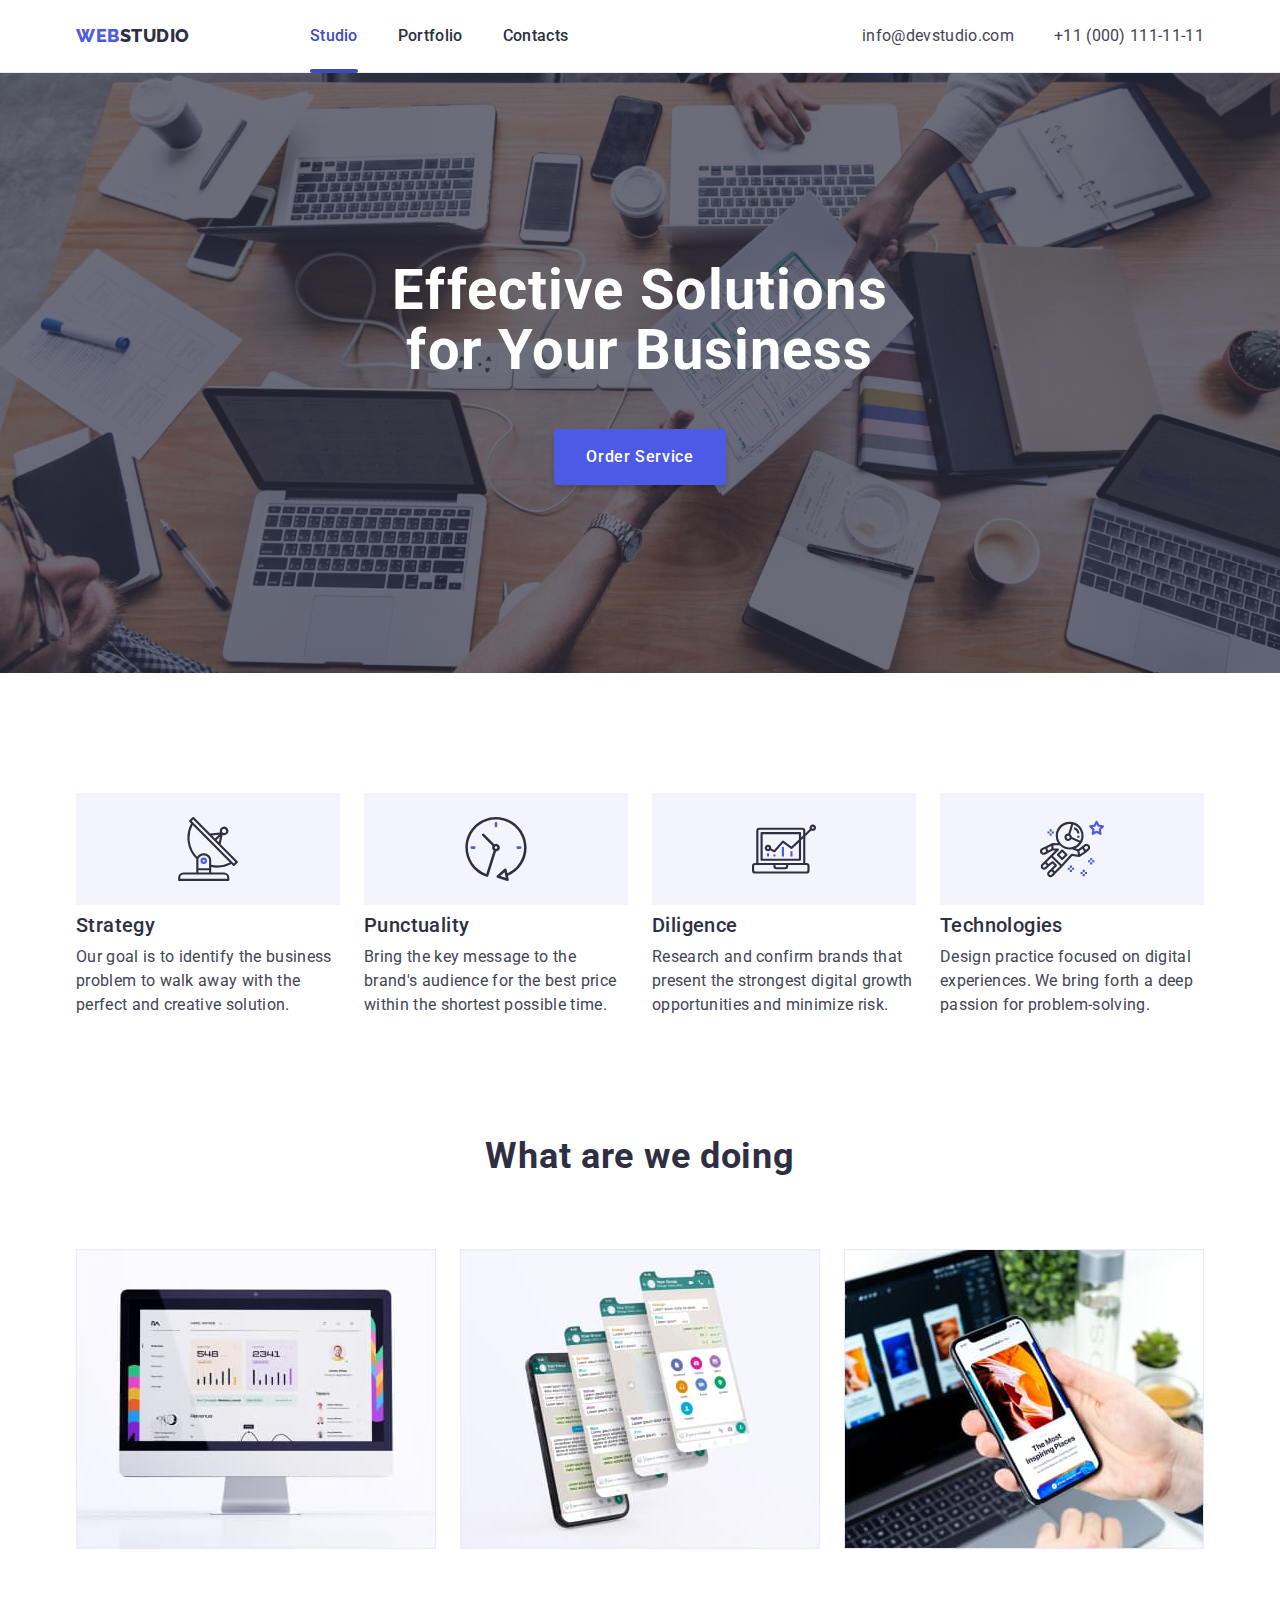
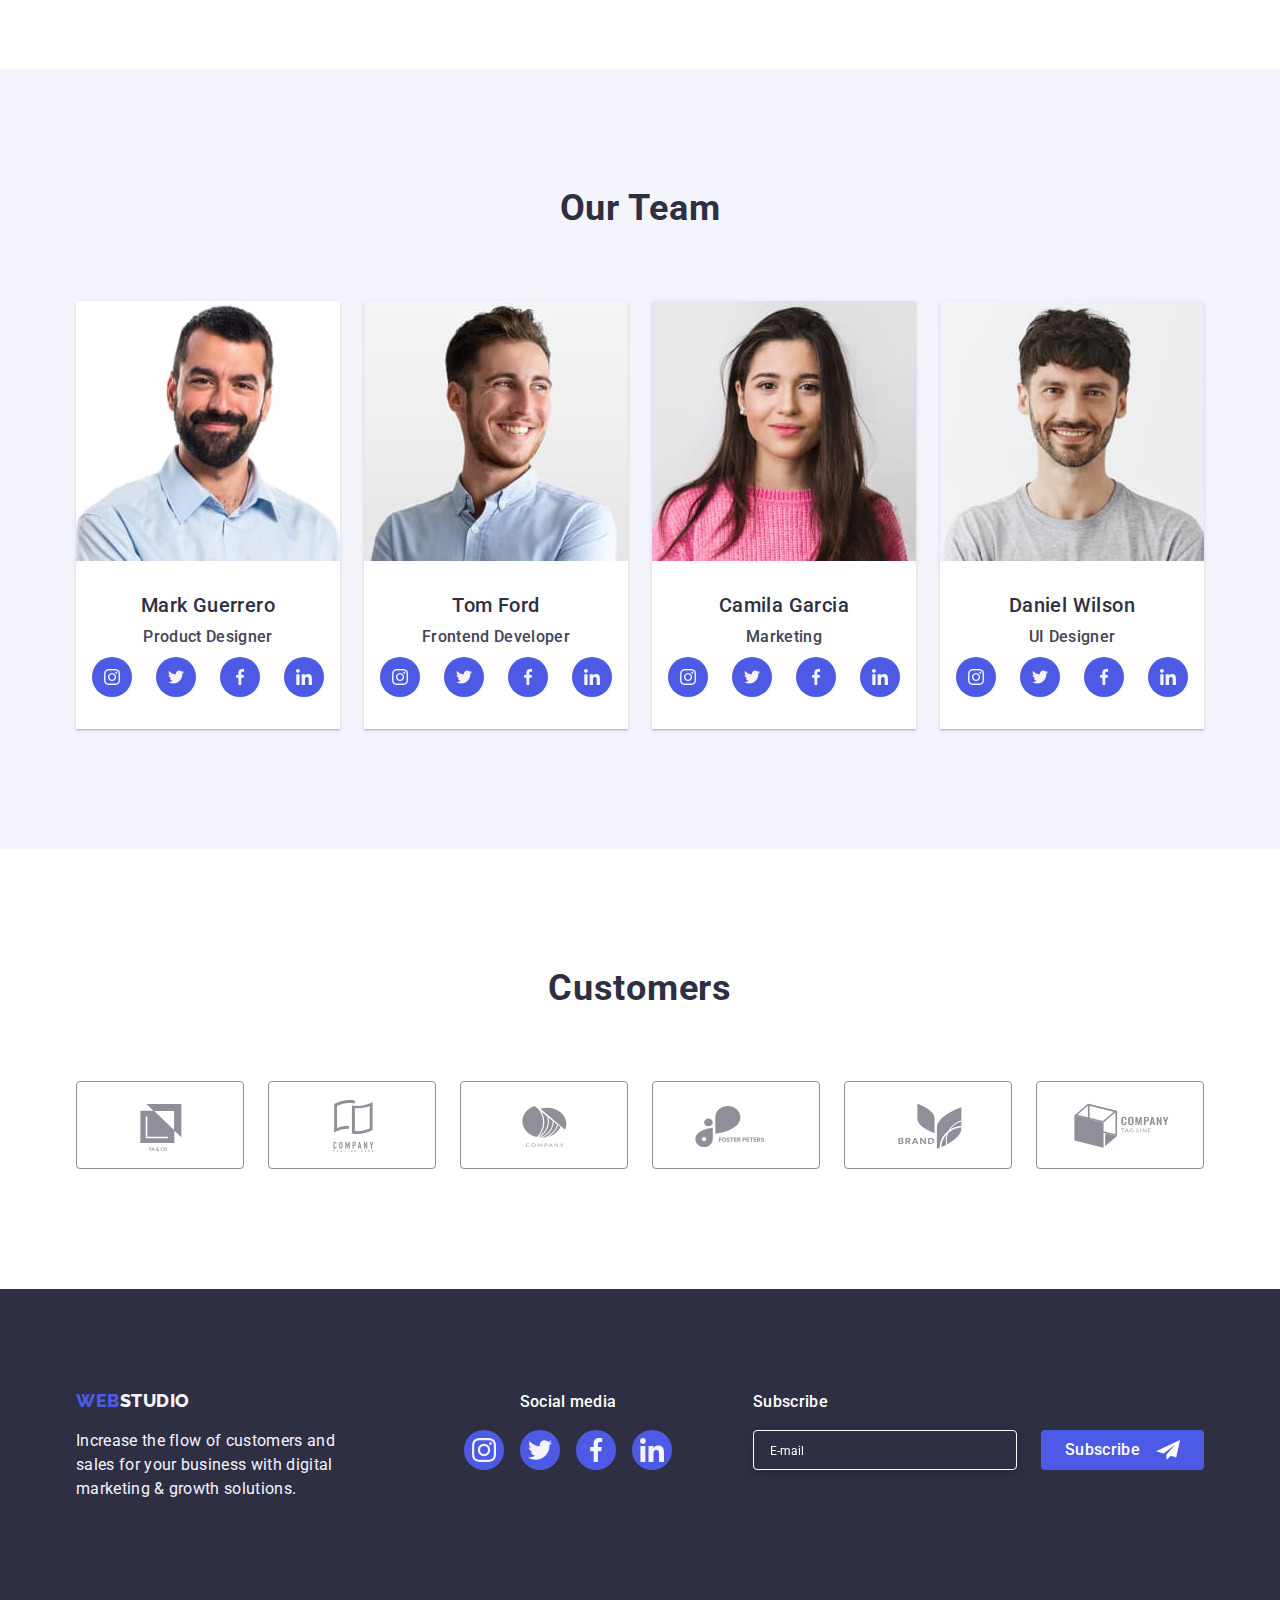
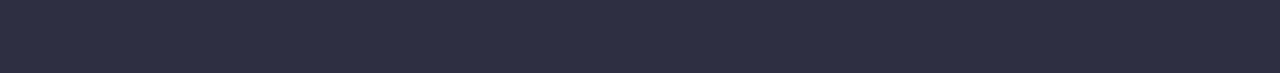
==== index.html @ 22ffd3ab "Initial commit" ====
<!DOCTYPE html>
<html lang="en">
<head>
    <meta charset="UTF-8">
    <meta http-equiv="X-UA-Compatible" content="IE=edge">
    <meta name="viewport" content="width=device-width, initial-scale=1.0">
    <title>WebStudio</title>
    <link rel="preconnect" href="https://fonts.googleapis.com">
    <link rel="preconnect" href="https://fonts.gstatic.com" crossorigin>
    <link href="https://fonts.googleapis.com/css2?family=Raleway:wght@800&family=Roboto:wght@400;500;700;900&display=swap"
    rel="stylesheet">
    <link rel="stylesheet" href="https://cdn.jsdelivr.net/npm/modern-normalize@1.1.0/modern-normalize.min.css">
    <link rel="stylesheet" href="./css/styles-adaptiv.css">
</head>

<body>
    <!--Шапка-->
    
    <header class="header">
        <div class="container header-container">
        <nav class="menu">
            <a class="logo link" href="./index.html">Web<span class="logo-dark">Studio</span></a>
            <ul class="menu-list list">
                <li class="item"><a class="menu-item link current" href="./index.html">Studio</a></li>
                <li class="item"><a class="menu-item link" href="./portfolio.html">Portfolio</a></li>
                <li class="item"><a class="menu-item link" href="">Contacts</a></li>
            </ul>
        </nav>
        <address class="contact">
            <ul class="contact-list list">
                <li class="item"><a class="contact-item link" href="mailto:info@devstudio.com">info@devstudio.com</a></li>
                <li class="item"><a class="contact-item link" href="tel:+110001111111">+11 (000) 111-11-11</a></li>
            </ul>
        </address>
        <button type="button" class="mobile-menu-open js-open-menu" >
            <svg class="mobile-menu-open-icon" width="32px" height="22px">
                <use href="/images/icons.svg#menu-hamburger"></use>
            </svg>
        </button>
        </div>

        <div class="mobile-menu js-menu-container is-hidden" >
                <div>
            <button class="mobile-menu-close-btn js-close-menu"  type="button">
                <svg class="mobile-menu-close-icon" width="24px" height="24px">
                    <use href="./images/icons.svg#close-modal"></use>
                </svg>
            </button>
            <ul class="mobile-menu-list">
                <li class="mobile-menu-item"><a class="mobile-menu-link current">Studio</a></li>
                <li class="mobile-menu-item"><a class="mobile-menu-link">Portfolio</a></li>
                <li class="mobile-menu-item"><a class="mobile-menu-link">Contacts</a></li>
            </ul>
            </div>

            <div>
            <address class="mobile-contact">
                <ul class="mobile-contact-list">
                    <li><a class="mobile-tel" href="">+11 (000) 111-11-11</a></li>
                    <li><a class="mobile-mail" href="">info@devstudio.com</a></li>
                </ul>
            </address>
    
            
<!-- ІКОНКИ З КАРТКИ ТИМ МЕМБКРА -->

            <ul class="mobile-menu-social-list">
                <li class="social-list-item">
                    <a href="" class="social-list-link">
                        <svg class="social-list-icon" width="16px" height="16px">
                            <use href="./images/icons.svg#instagram"></use>
                        </svg>
                    </a>
                </li>
                <li class="social-list-item">
                    <a href="" class="social-list-link">
                        <svg class="social-list-icon" width="16px" height="16px">
                            <use href="./images/icons.svg#twitter"></use>
                        </svg>
                    </a>
                </li>
                <li class="social-list-item">
                    <a href="" class="social-list-link">
                        <svg class="social-list-icon" width="16px" height="16px">
                            <use href="./images/icons.svg#facebook"></use>
                        </svg>
                    </a>
                </li>
                <li class="social-list-item">
                    <a href="" class="social-list-link">
                        <svg class="social-list-icon" width="16px" height="16px">
                            <use href="./images/icons.svg#linkedin"></use>
                        </svg>
                    </a>
                </li>
            </ul>
            </div>

        </div>
    </header>

    <!--Основна частина-->
  
    <main>
        <section class="hero">
            <div class="container">
            <h1 class="hero-title">Effective Solutions for Your Business</h1>
            <button class="hero-button" type="button" data-modal-open>Order Service</button>
            </div>
        </section>
    
        <section class="advantages">
            <div class="container">
            <h2 class="advantages-title visually-hidden">Advantages</h2>
            <ul class="advantades-list">
                <li class="advantages-item">
                    <div class="advantages-icon">
                        <svg class="advantages-icon-img">
                            <use href="./images/icons.svg#antenna"></use>
                        </svg>
                    </div>
                    <h3 class="advantages-subtitle subtitle">Strategy</h3>
                    <p class="advantages-description">Our goal is to identify the business problem to walk away with the perfect and creative solution.</p>
                </li>
                <li class="advantages-item">
                    <div class="advantages-icon">
                        <svg class="advantages-icon-img">
                            <use href="./images/icons.svg#clock"></use>
                        </svg>
                    </div>
                    <h3 class="advantages-subtitle subtitle">Punctuality</h3>
                    <p class="advantages-description">Bring the key message to the brand's audience for the best price within the shortest possible time.</p>
                </li>
                <li class="advantages-item">
                    <div class="advantages-icon">
                        <svg class="advantages-icon-img">
                            <use href="./images/icons.svg#diagram"></use>
                        </svg>
                    </div>
                    <h3 class="advantages-subtitle subtitle">Diligence</h3>
                    <p class="advantages-description">Research and confirm brands that present the strongest digital growth opportunities and minimize risk.</p>
                </li>
                <li class="advantages-item">
                    <div class="advantages-icon">
                        <svg class="advantages-icon-img">
                            <use href="./images/icons.svg#astronaut"></use>
                        </svg>
                    </div>
                    <h3 class="advantages-subtitle subtitle">Technologies</h3>
                    <p class="advantages-description">Design practice focused on digital experiences. We bring forth a deep passion for problem-solving.</p>
                </li>
            </ul>
            </div>
        </section>

       
        <section class="servis">
            <div class="container">
            <h2 class="servis-title">What are we doing</h2>
            <ul class="servis-list list">
                <li class="servis-item"><img class="img" src="./images/advantages/img1.jpg" alt="Site on the desktop" width="360"></li>
                <li class="servis-item"><img class="img" src="./images/advantages/img2.jpg" alt="App on the phone" width="360"></li>
                <li class="servis-item"><img class="img" src="./images/advantages/img3.jpg" alt="Combination of work with desktop and phone" width="360"></li>
            </ul>
            </div>
        </section>

        <section class="team">
            <div class="container">
            <h2 class="team-title">Our Team</h2>
            <ul class="team-list list">
                <li class="team-member">
                    <img class="img" src="./images/team/mark-guerrero.jpg" alt="Mark Guerrero's photo" width="264">
                    <div class="team-wrap">
                        <h3 class="team-subtitle subtitle">Mark Guerrero</h3>
                        <p class="team-description">Product Designer</p>
                        <ul class="social-list list">
                            <li class="social-list-item">
                                <a href="" class="social-list-link">
                                    <svg class="social-list-icon" width="16px" height="16px">
                                        <use href="./images/icons.svg#instagram"></use>
                                    </svg>
                                </a>
                            </li>
                            <li class="social-list-item">
                                <a href="" class="social-list-link">
                                    <svg class="social-list-icon" width="16px" height="16px">
                                        <use href="./images/icons.svg#twitter"></use>
                                    </svg>
                                </a>
                            </li>
                            <li class="social-list-item">
                                <a href="" class="social-list-link">
                                    <svg class="social-list-icon" width="16px" height="16px">
                                        <use href="./images/icons.svg#facebook"></use>
                                    </svg>
                                </a>
                            </li>
                            <li class="social-list-item">
                                <a href="" class="social-list-link">
                                    <svg class="social-list-icon" width="16px" height="16px">
                                        <use href="./images/icons.svg#linkedin"></use>
                                    </svg>
                                </a>
                            </li>
                        </ul>
                    </div>
                </li>
                <li class="team-member">
                    <img class="img" src="./images/team/tom-ford.jpg" alt="Tom Ford's photo" width="264">
                    <div class="team-wrap">
                        <h3 class="team-subtitle subtitle">Tom Ford</h3>
                        <p class="team-description">Frontend Developer</p>
                        <ul class="social-list list">
                            <li class="social-list-item">
                                <a href="" class="social-list-link">
                                    <svg class="social-list-icon" width="16px" height="16px">
                                        <use href="./images/icons.svg#instagram"></use>
                                    </svg>
                                </a>
                            </li>
                            <li class="social-list-item">
                                <a href="" class="social-list-link">
                                    <svg class="social-list-icon" width="16px" height="16px">
                                        <use href="./images/icons.svg#twitter"></use>
                                    </svg>
                                </a>
                            </li>
                            <li class="social-list-item">
                                <a href="" class="social-list-link">
                                    <svg class="social-list-icon" width="16px" height="16px">
                                        <use href="./images/icons.svg#facebook"></use>
                                    </svg>
                                </a>
                            </li>
                            <li class="social-list-item">
                                <a href="" class="social-list-link">
                                    <svg class="social-list-icon" width="16px" height="16px">
                                        <use href="./images/icons.svg#linkedin"></use>
                                    </svg>
                                </a>
                            </li>
                        </ul>
                    </div>
                </li>
                <li class="team-member">
                    <img class="img" src="./images/team/camila-garcia.jpg" alt="Camila Garcia's photo" width="264"> 
                    <div class="team-wrap">
                        <h3 class="team-subtitle subtitle">Camila Garcia</h3>
                        <p class="team-description">Marketing</p>
                        <ul class="social-list list">
                            <li class="social-list-item">
                                <a href="" class="social-list-link">
                                    <svg class="social-list-icon" width="16px" height="16px">
                                        <use href="./images/icons.svg#instagram"></use>
                                    </svg>
                                </a>
                            </li>
                            <li class="social-list-item">
                                <a href="" class="social-list-link">
                                    <svg class="social-list-icon" width="16px" height="16px">
                                        <use href="./images/icons.svg#twitter"></use>
                                    </svg>
                                </a>
                            </li>
                            <li class="social-list-item">
                                <a href="" class="social-list-link">
                                    <svg class="social-list-icon" width="16px" height="16px">
                                        <use href="./images/icons.svg#facebook"></use>
                                    </svg>
                                </a>
                            </li>
                            <li class="social-list-item">
                                <a href="" class="social-list-link">
                                    <svg class="social-list-icon" width="16px" height="16px">
                                        <use href="./images/icons.svg#linkedin"></use>
                                    </svg>
                                </a>
                            </li>
                        </ul>
                    </div>
                </li>
                <li class="team-member">
                    <img class="img" src="./images/team/daniel-wilson.jpg" alt="Daniel Wilson's photo" width="264">
                    <div class="team-wrap">
                        <h3 class="team-subtitle subtitle">Daniel Wilson</h3>
                        <p class="team-description">UI Designer</p>
                        <ul class="social-list list">
                            <li class="social-list-item">
                                <a href="" class="social-list-link">
                                    <svg class="social-list-icon" width="16px" height="16px">
                                        <use href="./images/icons.svg#instagram"></use>
                                    </svg>
                                </a>
                            </li>
                            <li class="social-list-item">
                                <a href="" class="social-list-link">
                                    <svg class="social-list-icon" width="16px" height="16px">
                                        <use href="./images/icons.svg#twitter"></use>
                                    </svg>
                                </a>
                            </li>
                            <li class="social-list-item">
                                <a href="" class="social-list-link">
                                    <svg class="social-list-icon" width="16px" height="16px">
                                        <use href="./images/icons.svg#facebook"></use>
                                    </svg>
                                </a>
                            </li>
                            <li class="social-list-item">
                                <a href="" class="social-list-link">
                                    <svg class="social-list-icon" width="16px" height="16px">
                                        <use href="./images/icons.svg#linkedin"></use>
                                    </svg>
                                </a>
                            </li>
                        </ul>
                    </div>
                </li>
            </ul>
            </div>
        </section>

        <section class="customers">
            <div class="container">
                <h2 class="customers-title">Customers</h2>
                <ul class="customers-list list">
                    <li class="customers-item">
                        <a href="" class="customers-link">
                            <svg class="customers-icon">
                                <use href="./images/icons.svg#logo-first"></use>
                            </svg>
                        </a>
                    <li class="customers-item">
                        <a href="" class="customers-link">
                            <svg class="customers-icon">
                                <use href="./images/icons.svg#logo-second"></use>
                            </svg>
                        </a>
                    </li>
                    <li class="customers-item">
                        <a href="" class="customers-link">
                            <svg class="customers-icon">
                                <use href="./images/icons.svg#logo-third"></use>
                            </svg>
                        </a>
                    </li>
                    <li class="customers-item">
                        <a href="" class="customers-link">
                            <svg class="customers-icon">
                                <use href="./images/icons.svg#logo-fourth"></use>
                            </svg>
                        </a>
                    </li>
                    <li class="customers-item">
                        <a href="" class="customers-link">
                            <svg class="customers-icon">
                                <use href="./images/icons.svg#logo-fifth"></use>
                            </svg>
                        </a>
                    </li>
                    <li class="customers-item">
                        <a href="" class="customers-link">
                            <svg class="customers-icon">
                                <use href="./images/icons.svg#logo-sixth"></use>
                            </svg>
                        </a>
                    </li>
                </ul>
            </div>
        </section>
    </main>

    <footer class="footer">
        <div class="container">
            <div class="footer-wrap-tablet">
            <div class="footer-content">
                <a class="logo link" href="./index.html">Web<span class="logo-white">Studio</span></a>
             <p class="slogan">
            Increase the flow of customers and sales for your business with digital marketing & growth solutions.
             </p>
            </div>

            <div class="footer-social">
                <p class="social-title text-footer">Social media</p>
                <ul class="social-list-footer list">
                    <li class="social-list-item">
                        <a href="" class="social-list-link">
                            <svg class="social-list-icon" width="24px" height="24px">
                                <use href="./images/icons.svg#instagram"></use>
                            </svg>
                        </a>
                    </li>
                    <li class="social-list-item">
                        <a href="" class="social-list-link">
                            <svg class="social-list-icon" width="24px" height="24px">
                                <use href="./images/icons.svg#twitter"></use>
                            </svg>
                        </a>
                    </li>
                    <li class="social-list-item">
                        <a href="" class="social-list-link">
                            <svg class="social-list-icon" width="24px" height="24px">
                                <use href="./images/icons.svg#facebook"></use>
                            </svg>
                        </a>
                    </li>
                    <li class="social-list-item">
                        <a href="" class="social-list-link">
                            <svg class="social-list-icon" width="24px" height="24px">
                                <use href="./images/icons.svg#linkedin"></use>
                            </svg>
                        </a>
                    </li>
                </ul>
            </div>
            </div>

            <form class="subscribe-form">
                <p class="text-footer">Subscribe</p>
                <div class="subscribe-wrap">
                    <input type="mail" name="mail-for-subscrining" placeholder="E-mail">
                    <button type="submit" class="subscribe-button text-footer">Subscribe
                        <svg width="24px" height="24px">
                            <use href="./images/icons.svg#icon-subscribe"></use>
                        </svg>
                    </button>
                </div>
            </form>

        </div>
    </footer>
    

    <div class="backdrop is-hidden" data-modal>
        <div class="modal">
            <button type="button" class="modal-close-btn" data-modal-close>
                <svg class="modal-close-btn-icon" width="8px" height="8px">
                    <use href="./images/icons.svg#close-modal"></use>
                </svg>
            </button>
            <p class="form-text-action">
                Leave your contacts and we will call you back
            </p>

            <form>
                <div class="form-item">
                    <label class="modal-text">Name
                        <div class="form-input">
                            <input type="text" name="name" autofocus>
                            <svg class="form-item-icon" width="18" height="24">
                                <use href="./images/icons.svg#icon-name"></use>
                            </svg>
                        </div>
                    </label>
                </div>

                <div class="form-item">
                    <label class="modal-text">Phone
                        <div class="form-input">
                            <input type="tel" name="phone">
                            <svg class="form-item-icon" width="18" height="24">
                                <use href="./images/icons.svg#icon-phone"></use>
                            </svg>
                        </div>
                    </label>
                </div>

                <div class="form-item">
                    <label class="modal-text">Email
                        <div class="form-input">
                            <input type="email" name="mail">
                            <svg class="form-item-icon" width="18" height="24">
                                <use href="./images/icons.svg#icon-mail"></use>
                            </svg>
                        </div>
                    </label>
                </div>

                <div class="form-item">
                    <label for="comment" class="modal-text">Comment</label>
                    <textarea name="comment" id="comment" rows="6" placeholder="Text input"></textarea>
                </div>

                <label class="privat-policy">
                    <input class="privat-policy-checked visually-hidden" type="checkbox" name="user-policy">
                    <p class="policy-point modal-text">I accept the terms and conditions of the&nbsp; <a href=""> Privacy Policy</a></p>
                </label>

                <button type="submit" class="modal-send-button">Send</button>
            </form>

            <!--
            <ul class="form-list list">
                <li class="form-item">
                    <label for="name" class="modal-text">Name</label>
                    <div class="form-input">
                    <input type="text" name="name" id="name" autofocus >
                    <svg class="form-item-icon" width="18" height="24">
                        <use href="./images/icons.svg#icon-name"></use>
                    </svg>
                    </div>
                </li>
                <li class="form-item">
                    <label for="tel" class="modal-text">Phone</label>
                    <div class="form-input">
                    <input type="tel" name="phone" id="tel">
                    <svg class="form-item-icon" width="18" height="24">
                        <use href="./images/icons.svg#icon-phone"></use>
                    </svg>
                    </div>
                </li>
                <li class="form-item">
                    <label for="mail" class="modal-text">Email</label>
                    <div class="form-input">
                    <input type="email" name="mail" id="mail">
                    <svg class="form-item-icon" width="18" height="24">
                        <use href="./images/icons.svg#icon-mail"></use>
                    </svg>
                    </div>
                </li>
                <li class="form-item">
                    <label for="comment" class="modal-text">Comment</label>
                    <textarea name="comment" id="comment" rows="6" placeholder="Text input"></textarea>
                </li>
            </ul>
            
            <label class="privat-policy">
                <input class="privat-policy-checked visually-hidden" type="checkbox" name="user-policy">
                <p class="policy-point modal-text">I accept the terms and conditions of the&nbsp; <a href=""> Privacy Policy</a></p>
            </label>

            <button type="submit" class="modal-send-button">Send</button>
    
            -->
        </div>
    </div>

    <script src="./js/modal.js"></script>
    <script src="./js/mobile-menu.js"></script>
</body>
</html>
---- css/styles-adaptiv.css ----
:root {
    --dark: #2E2F42;
    --text: #434455;
    --primary-brand: #4D5AE5;
    --basik-white: #ffffff;
    --pressed-state: #404BBF;
    --light: #F4F4FD;
    --cubic: cubic-bezier(0.4, 0, 0.2, 1);
    --bg-gradient: linear-gradient(to top, rgba(46, 47, 66, 0.7), rgba(46, 47, 66, 0.7))

}




body {
    color: var(--text);
    background-color: var(--basik-white);
    font-family: Roboto, sans-serif;
    letter-spacing: 0.02em;
    font-size: 16px;
}

h1, h2, h3, h4, h5 {
    margin-top: 0;
    margin-bottom: 0;
}

ul {
    margin: 0;
    padding-left: 0;
    list-style: none;
}

a {
    text-decoration-line: none;
    cursor: pointer;
}

p {
    margin-top: 0;
    margin-bottom: 0;
}

button {
    cursor: pointer;
}

img {
    display: block;
    max-width: 100%;
    height: auto;
}

textarea {
    resize: none;
}

/*-----------------ЗАГАЛЬНІ КЛАСИ----------------*/
.visually-hidden {
    position: absolute;
    width: 1px;
    height: 1px;
    margin: -1px;
    padding: 0;
    overflow: hidden;
    border: 0;
    clip: rect(0 0 0 0);
}

.container {
    max-width: 428px;
    margin-left: auto;
    margin-right: auto;
    padding-left: 15px;
    padding-right: 15px;
}

/*-----------------ЗАГАЛЬНІ КЛАСИ----------------*/



/*-----------------ХЕДЕР----------------*/

.logo {
    font-family: 'Raleway', sans-serif;
    font-weight: 800;
    font-size: 18px;
    line-height: 1.17;
    letter-spacing: 0.03em;
    text-transform: uppercase;
    color: var(--primary-brand);
}


.logo-white {
    color: var(--light);
}

.logo-dark {
    color: var(--dark);
}

.header {
    padding-top: 24px;
    padding-bottom: 24px;
}



@media screen and (min-width: 768px) {
    .container {
        max-width: 768px;
    }
}

@media screen and (min-width: 1158px) {
    .container {
        max-width: 1158px;
    }    
}

@media screen and (max-width: 767px) {
    .menu-list {
        display: none;
    }
    
        .contact {
        display: none;
    }
}

.header-container {
    display: flex;
    align-items: center;
    justify-content: space-between;
}

.mobile-menu-open {
    padding: 0;
    border: none;
    height: 22px;
}


.mobile-menu {
    position: fixed;
    width: 100%;
    height: 100%;
    top: 0;
    left: 0;
    z-index: 100;
    background-color: var(--basik-white);
    padding: 80px 40px 40px 40px;
    display: flex;
    flex-direction: column;
    justify-content: space-between;
    opacity: 0;
    visibility: hidden;
    pointer-events: none;
    transition: opacity 250ms var(--transition-basic);
}

.mobile-menu.is-open {
    opacity: 1;
    visibility: visible;
    pointer-events: all;
}

.mobile-menu-close-btn {
    position: absolute;
    top: 24px;
    right: 24px;
    padding: 0;
    border: none;
    background-color: transparent;
    height: 24px;
    border-radius: 50%;
    border: 1px solid var(--dark);
}


.mobile-menu-link {
font-weight: 700;
font-size: 36px;
line-height: 1.11;
letter-spacing: 0.02em;
color: var(--dark);
}

.mobile-menu-item:not(:last-child) {
    margin-bottom: 40px;
}

.mobile-menu-list {
    margin-bottom: 284px;
}

.mobile-contact {
    margin-bottom: 48px;
}

.mobile-tel {
    color: var(--primary-brand);
    font-style: normal;
    font-weight: 700;
    font-size: 36px;
    line-height: 1.11;
    letter-spacing: 0.02em;
}

.mobile-contact-list>li {
    margin-bottom: 40px;
}

.mobile-mail {
    color: #434455;
    font-style: normal;
    font-weight: 500;
    font-size: 20px;
    line-height: 1.2;
    letter-spacing: 0.02em;
}

.mobile-menu-social-list {
    display: flex;
    justify-content: space-between;
}

/*----------------ЗВИЧАЙНИЙ--------------*/

    .menu {
        display: flex;
        align-items: center;
    
    }
    
    .menu-list {
        margin-left: 120px;
        font-weight: 500;
        line-height: 1.5;
        text-decoration-line: none;
    }

    .menu-item {
        position: relative;
        padding-top: 24px;
        padding-bottom: 24px;
        color: var(--dark);
        transition: color 250ms var(--cubic);
    }
    .menu-list .item:not(:last-child) {
        margin-right: 40px;
    }

    .current {
    color: var(--pressed-state);
}

.current::after {
    content: " ";
    position: absolute;
    left: 0;
    bottom: 0;

    width: 100%;
    height: 4px;
    background-color: var(--pressed-state);
    border-radius: 2px;

    transform: translateY(4px);
}

.menu-item:hover,
.menu-item:focus,
.menu-item:active {
    color: var(--pressed-state);
}

.contact {
    font-style: normal;
    margin-left: auto;
}

.contact-item {
    color: inherit;
    line-height: 1.5;
    transition: color 250ms var(--cubic);
}

.contact-item:not(:last-child) {
    margin-bottom: 12px;
}

.contact-item:hover,
.contact-item:focus,
.contact-item:active {
    color: var(--pressed-state);
}


/*-----------------ХЕДЕР----------------*/

/*-----------------ГЕРОЙ----------------*/
.hero {
    background: var(--dark);
    text-align: center;
    padding-top: 112px;
    padding-bottom: 112px;
    max-width: 1440px;
    height: 432px;
    margin-left: auto;
    margin-right: auto;

    background-image:
        var(--bg-gradient),
        url(../images/bg/bg-hero-mobile.jpg);

    background-repeat: no-repeat;
    background-size: cover;

}

@media screen and (min-device-pixel-ratio: 2),
screen and (min-resolution: 192dpi),
screen and (min-resolution: 2dppx) {
    .hero {
    background-image: var(--bg-gradient),
    url(../images/bg/bg-hero-mobile@2x.jpg);
    }
}




.hero-title {
    color: var(--basik-white);
    font-weight: 700;
    font-size: 36px;
    line-height: 1.11;
    letter-spacing: 0.02em;
    max-width: 320px;
    margin-right: auto;
    margin-left: auto;
}
.hero-button,
.modal-send-button {
    line-height: 1.5;
    letter-spacing: 0.04em;
    font-size: 16px;
    font-weight: 500;
    font-family: Roboto, sans-serif;
    color: var(--basik-white);
    background: var(--primary-brand);
    padding: 16px 32px;
    border: none;
    box-shadow: 0px 4px 4px rgba(0, 0, 0, 0.15);
    border-radius: 4px;
    margin-top: 72px;
    transition: background 250ms var(--cubic);
}

.hero-button:hover,
.hero-button:focus,
.modal-send-button:hover,
.modal-send-button:focus {
    background: var(--pressed-state);
}


/*-----------------ГЕРОЙ----------------*/

/*---------------ПЕРЕВАГИ-----------------*/

.advantages {
    padding-top: 96px;
    padding-bottom: 96px;
}

.advantages-icon-img {
    display: none;
}

.advantages-item:not(:last-child) {
    margin-bottom: 72px;
}

.advantages-description{
    margin-top: 8px;
}

.advantages-description,
.team-description {
    font-weight: 500;
    font-size: 16px;
    line-height: 1.5;
    letter-spacing: 0.02em;
}

/*---------------ПЕРЕВАГИ-----------------*/


/*---------------СЕРВІС--------------------*/

@media screen and (max-width: 1157px) {
    .servis{
        display: none;
    }
}


/*---------------СЕРВІС--------------------*/
.servis {
    margin-top: 120px;
    padding-bottom: 120px;
}

.servis-list {
    display: flex;
    margin-top: 72px;
}
.servis-item:not(:last-child) {
    margin-right: 24px;
}

/*---------------СЕРВІС--------------------*/

/*------------------КОМАНДА--------------------------*/


.team {
    background: var(--light);
    padding-top: 96px;
    padding-bottom: 96px;
}

.team-member {
    max-width: 264px;
    margin-top: 72px;
    margin-right: auto;
    margin-left: auto;
    background: var(--basik-white);
    text-align: center;
    box-shadow: 0px 1px 6px rgba(46, 47, 66, 0.08), 0px 1px 1px rgba(46, 47, 66, 0.16), 0px 2px 1px rgba(46, 47, 66, 0.08);
}


.advantages-subtitle,
.servis-title,
.team-title,
.customers-title {
    font-size: 36px;
    font-weight: 700;
    line-height: 1.11;
    letter-spacing: 0.02em;
    color: var(--dark);
    text-align: center;
}

.team-subtitle {
    color: var(--dark);
    font-weight: 500;
    font-size: 20px;
    line-height: 1.2;
    text-align: center;
    letter-spacing: 0.02em;
    margin-bottom: 8px;
}

.team-wrap {
    padding: 32px 16px;
}

.social-list {
    display: flex;
    justify-content: center;
    gap: 24px;
    margin-top: 8px;
}

.social-list-item {
    width: 40px;
    height: 40px;
}


.social-list-link {
    display: flex;
    justify-content: center;
    align-items: center;
    width: 100%;
    height: 100%;
    border-radius: 50%;
    background-color: var(--primary-brand);
    color: var(--light);
    transition: background-color 250ms var(--cubic);
}

.social-list-link:hover,
.social-list-link:focus {
    background-color: var(--pressed-state);
}

.social-list-icon {
    fill: currentColor;
}


/*------------------КОМАНДА--------------------------*/


/*--------------------КЛІЄНТИ-----------------------*/

.customers {
    padding-top: 96px;
    padding-bottom: 96px;
}

.customers-list {
    display: flex;
    flex-wrap: wrap;
    justify-content: center;
    row-gap: 72px;
    column-gap: 16px;
    margin-top: 72px;
}

.customers-item {
    flex-basis: calc((100% - 16px)/2);
}

.customers-link {
    display: flex;
    width: 100%;
    height: 88px;
    justify-content: center;
    align-items: center;
    color: #8E8F99;
    border: 1px solid #8E8F99;
    border-radius: 4px;

    transition: border 250ms var(--cubic), color 250ms var(--cubic);
}

.customers-icon {
    width: 104px;
    height: 56px;
    fill: currentColor;
}

.customers-link:hover,
.customers-link:focus {
    border: 1px solid #404BBF;
    color: var(--pressed-state);
}


/*--------------------КЛІЄНТИ-----------------------*/


/*---------------------ФУТЕР----------------------*/

.footer {
    background: var(--dark);
    padding-top: 96px;
    padding-bottom: 96px;
}

.footer-content {
    max-width: 268px;
    margin-right: auto;
    margin-left: auto;
    margin-bottom: 72px;
}

.slogan {
    margin-top: 18px;
    color: var(--light);
    line-height: 1.5;
}

.footer-social{
    width: 208px;
    margin-right: auto;
    margin-left: auto;
    margin-bottom: 72px;
    text-align: center;
}

.text-footer {
    color: var(--basik-white);
    font-weight: 500;
    letter-spacing: 0.02em;
    line-height: 1.5;
}

.social-list-footer {
    display: flex;
    justify-content: space-between;
    margin-top: 16px;
}

.social-list-footer .social-list-link:hover {
    background-color: #31D0AA;
}

.subscribe-form {
    text-align: center;

}

.subscribe-form>p {
    margin-bottom: 16px;
}

.subscribe-wrap>input {
    padding: 8px 16px;
    width: 100%;
    margin-bottom: 16px;
    border: 1px solid #FFFFFF;
    filter: drop-shadow(0px 4px 4px rgba(0, 0, 0, 0.15));
    border-radius: 4px;
    background-color: var(--dark);
    color: var(--basik-white);
    transition: border-color 250ms var(--cubic);
}

.subscribe-wrap>input::placeholder {
    font-size: 12px;
    line-height: 2;
    color: var(--basik-white);
}

.subscribe-wrap>input:focus {
    border-color: var(--primary-brand);
    outline: none;
}


.subscribe-button {
    display: flex;
    text-align: center;
    padding: 8px 24px;
    background: var(--primary-brand);
    border-radius: 4px;
    border: none;
    transition: background-color 250ms var(--cubic);
    margin-left: auto;
    margin-right: auto;
}


.subscribe-button>svg {
    margin-left: 16px;
}

.subscribe-button:hover,
.subscribe-button:focus {
    background-color: #31D0AA;
}

/*---------------------ФУТЕР----------------------*/


/*-------------------MODAL------------------*/
.backdrop {
    position: fixed;
    top: 0;
    left: 0;
    width: 100%;
    height: 100%;
    z-index: 100;

    background: rgba(46, 47, 66, 0.4);

    transition: opacity 300ms var(--cubic);
}

.backdrop.is-hidden {
    opacity: 0;
    visibility: inherit;
    pointer-events: none;
}

.backdrop.is-hidden .modal {
    transform: translate(-50%, -50%) scale(0.7);
}

.modal {
    position: absolute;
    top: 50%;
    left: 50%;
    transform: translate(-50%, -50%) scale(1);
    width: 408px;
    padding: 72px 24px 24px 24px;
    background: #FCFCFC;
    box-shadow: 0px 1px 1px rgba(0, 0, 0, 0.14), 0px 1px 3px rgba(0, 0, 0, 0.12), 0px 2px 1px rgba(0, 0, 0, 0.2);
    border-radius: 4px;

    transition: transform 300ms var(--cubic);
}

.modal-close-btn {
    position: absolute;
    top: 24px;
    right: 24px;
    display: flex;
    justify-content: center;
    align-items: center;
    padding: 0;
    background: #E7E9FC;
    border: 1px solid rgba(0, 0, 0, 0.1);
    border-radius: 50%;
    width: 24px;
    height: 24px;
    transition: background-color 250ms var(--cubic);
}

.modal-close-btn-icon {
    fill: var(--dark);
    transition: fill 250ms var(--cubic);
}

.modal-close-btn:hover,
.modal-close-btn:focus {
    background-color: var(--pressed-state);
}

.modal-close-btn:hover .modal-close-btn-icon,
.modal-close-btn:focus .modal-close-btn-icon {
    fill: var(--basik-white);
}


.form-text-action {
    font-weight: 500;
    letter-spacing: 0.02em;
    line-height: 1.5;
    text-align: center;
    margin-bottom: 16px;
}


.form-list {
    margin-top: 16px;
}

.form-item {
    display: flex;
    flex-direction: column;
}

.form-item:not(:first-child) {
    margin-top: 8px;
}

.modal-text {
    color: #8E8F99;
    font-size: 12px;
    line-height: 1.17;
    letter-spacing: 0.04em;
}

.form-item label {
    margin-bottom: 4px;
}

.form-item textarea {
    color: var(--text);
}

.form-input input {
    padding-left: 38px;
    padding-top: 11px;
    padding-bottom: 11px;
    width: 100%;
    border: 1px solid rgba(46, 47, 66, 0.4);
    border-radius: 4px;
    transition: border-color 250ms var(--cubic);
}

.form-input {
    position: relative;
    margin-top: 4px;
}

.form-item-icon {
    position: absolute;
    top: 50%;
    left: 16px;
    transform: translateY(-50%);

    fill: var(--dark);
    transition: fill 250ms var(--cubic);
}


.form-input>input:focus,
.form-item>textarea:focus {
    border-color: var(--primary-brand);
    outline: none;
}

.form-input>input:focus+.form-item-icon {
    fill: var(--primary-brand);
}

.form-item>textarea {
    border: 1px solid rgba(46, 47, 66, 0.4);
    border-radius: 4px;
    padding: 6px 16px;
    transition: border-color 250ms var(--cubic);
}

.form-item>textarea::placeholder {
    color: rgba(46, 47, 66, 0.4);
    font-size: 12px;
    line-height: 1.17;
    letter-spacing: 0.04em;
}

.privat-policy {
    display: flex;
    align-items: baseline;
    margin-top: 16px;
}

.privat-policy a {
    color: var(--primary-brand);
}

.policy-point {
    display: flex;
    align-items: center;
}

.policy-point::before {
    display: inline-block;
    content: " ";
    width: 16px;
    height: 16px;
    margin-right: 8px;
    border: 1px solid rgba(46, 47, 66, 0.4);
    border-radius: 2px;
    cursor: pointer;
    transition: background-color 250ms var(--cubic);
}


.privat-policy-checked:checked+.policy-point::before {
    background-color: var(--pressed-state);
    background-image: url(../images/checkbox.svg);
    background-size: contain;
    border: none;
    border-radius: 2px;

}

.privat-policy-checked:focus+.policy-point::before {
    border: 1px solid var(--pressed-state);
}

.modal-send-button {
    display: block;
    margin-right: auto;
    margin-left: auto;
    margin-top: 24px;
    width: 169px;
}

/*-------------------MODAL------------------*/




/*------------------------ПЛАНЩЕТ-------------------*/

@media screen and (min-width:768px) and (max-width:1157px) {
    .team>.container,
    .customers>.container,
    .footer>.container {
        max-width: 582px;
    }
    .header {
        padding-top: 17px;
        padding-bottom: 17px;
    }
    .contact-item {
        font-size: 12px;
        line-height: 1.17;
    }
}

@media screen and (min-width:768px) {

    .menu-list {
        display: flex;
    }
    .contact {
        display: block;
    }
    .mobile-menu-open {
        display: none;
    }
    .mobile-menu {
        display: none;
    }

    header {
        border-bottom: 1px solid #E7E9FC;
    }
    .hero {
        height: 436px;
        background-image: var(--bg-gradient),
            url(../images/bg/bg-hero-tablet.jpg);
            
    }
    .hero-title {
        font-size: 56px;
        line-height: 1.07;
        max-width: 496px;
    }
    .hero-button {
        margin-top: 36px;
    }

    .advantades-list {
        display: flex;
        flex-wrap: wrap;
        row-gap: 72px;
        column-gap: 24px;
    }
    .advantades-list>.advantages-item {
        flex-basis: calc((100% - 24px)/2);
        margin-bottom: 0;
    }
    .advantages-subtitle {
        text-align: start;
    }
    


    .team-list {
        display: flex;
        flex-wrap: wrap;
        row-gap: 64px;
        column-gap: 24px;
    }


    .customers-list {
        column-gap: 24px;
    }
    .customers-item {
        flex-basis: calc((100% - 48px) / 3);
    }


    .footer-wrap-tablet {
        display: flex;
        text-align: flex-start;
    }
    .footer-content {
        margin-right: 24px;
        margin-left: 0;
    }
    .footer-social {
        margin: 0;
    }
    .subscribe-form{
        text-align: left;
    }
    .subscribe-wrap {
        display: flex;
    }
    .subscribe-wrap>input {
        width: 264px;
        margin-right: 24px;
        margin-bottom: 0;
    }
    .subscribe-button {
        margin: 0;
    }

}

@media screen and (min-device-pixel-ratio: 2) and (min-width:768px),
screen and (min-resolution: 192dpi) and (min-width:768px),
screen and (min-resolution: 2dppx) and (min-width:768px) {
    .hero {
        background-image: var(--bg-gradient),
            url(../images/bg/bg-hero-tablet@2x.jpg);
    }
}



/*------------------------ДЕСКТОП-------------------*/

@media screen and (min-width: 1158px) {

    .menu-list {
        margin-left: 120px;}
    .contact-list {
        display: flex;
    }
    .contact-list .item:not(:last-child) {
        margin-right: 40px;
    }

    .hero {
        padding-top: 188px;
        padding-bottom: 188px;
        height: 600px;
        background-image: var(--bg-gradient),
            url(../images/bg/bg-hero-desktop.jpg);
    }
    .hero-button {
        margin-top: 48px;
    }

    .advantages{
        padding-top: 120px;
        padding-bottom: 0;
    }
    .advantades-list {
        flex-wrap: nowrap;
        gap: 0;
    }
    .advantages-item {
        width: calc((100% - 72px) / 4);
        }

    .advantages-item:not(:last-child) {
        margin-right: 24px;
    }
    .advantages-icon-img {
        display: block;
        width: 64px;
        height: 64px;
    }
    .advantages-icon {
        display: flex;
        height: 112px;
        background-color: var(--light);
        justify-content: center;
        align-items: center;
        margin-bottom: 8px;
        }
    .advantages-subtitle {
        color: var(--dark);
        font-weight: 500;
        font-size: 20px;
        line-height: 1.2;
        letter-spacing: 0.02em;
    }
    .advantages-description {
        font-weight: 400;
        font-size: 16px;
        line-height: 1.5;
        letter-spacing: 0.02em;
    }


    .servis {
        display: block;
    }

    .team,
    .customers {
        padding-top: 120px;
        padding-bottom: 120px;
    }

    .ustomers-list {
        flex-wrap: nowrap;

    }
    .customers-item {
        flex-basis: calc((100% - 5 * 24px) / 6);
    }

    .footer {
        padding-top: 101px;
        padding-bottom: 100px;
    }
    
    .footer>.container {
        display: flex;
    }
    .footer-content {
        margin-right: 120px;
    }
    .subscribe-form {
        margin-left: auto;
}

}


@media screen and (min-device-pixel-ratio: 2) and (min-width: 1158px),
screen and (min-resolution: 192dpi) and (min-width: 1158px),
screen and (min-resolution: 2dppx) and (min-width: 1158px) {
    .hero {
        background-image: var(--bg-gradient),
            url(../images/bg/bg-hero-desktop@2x.jpg);
    }
}
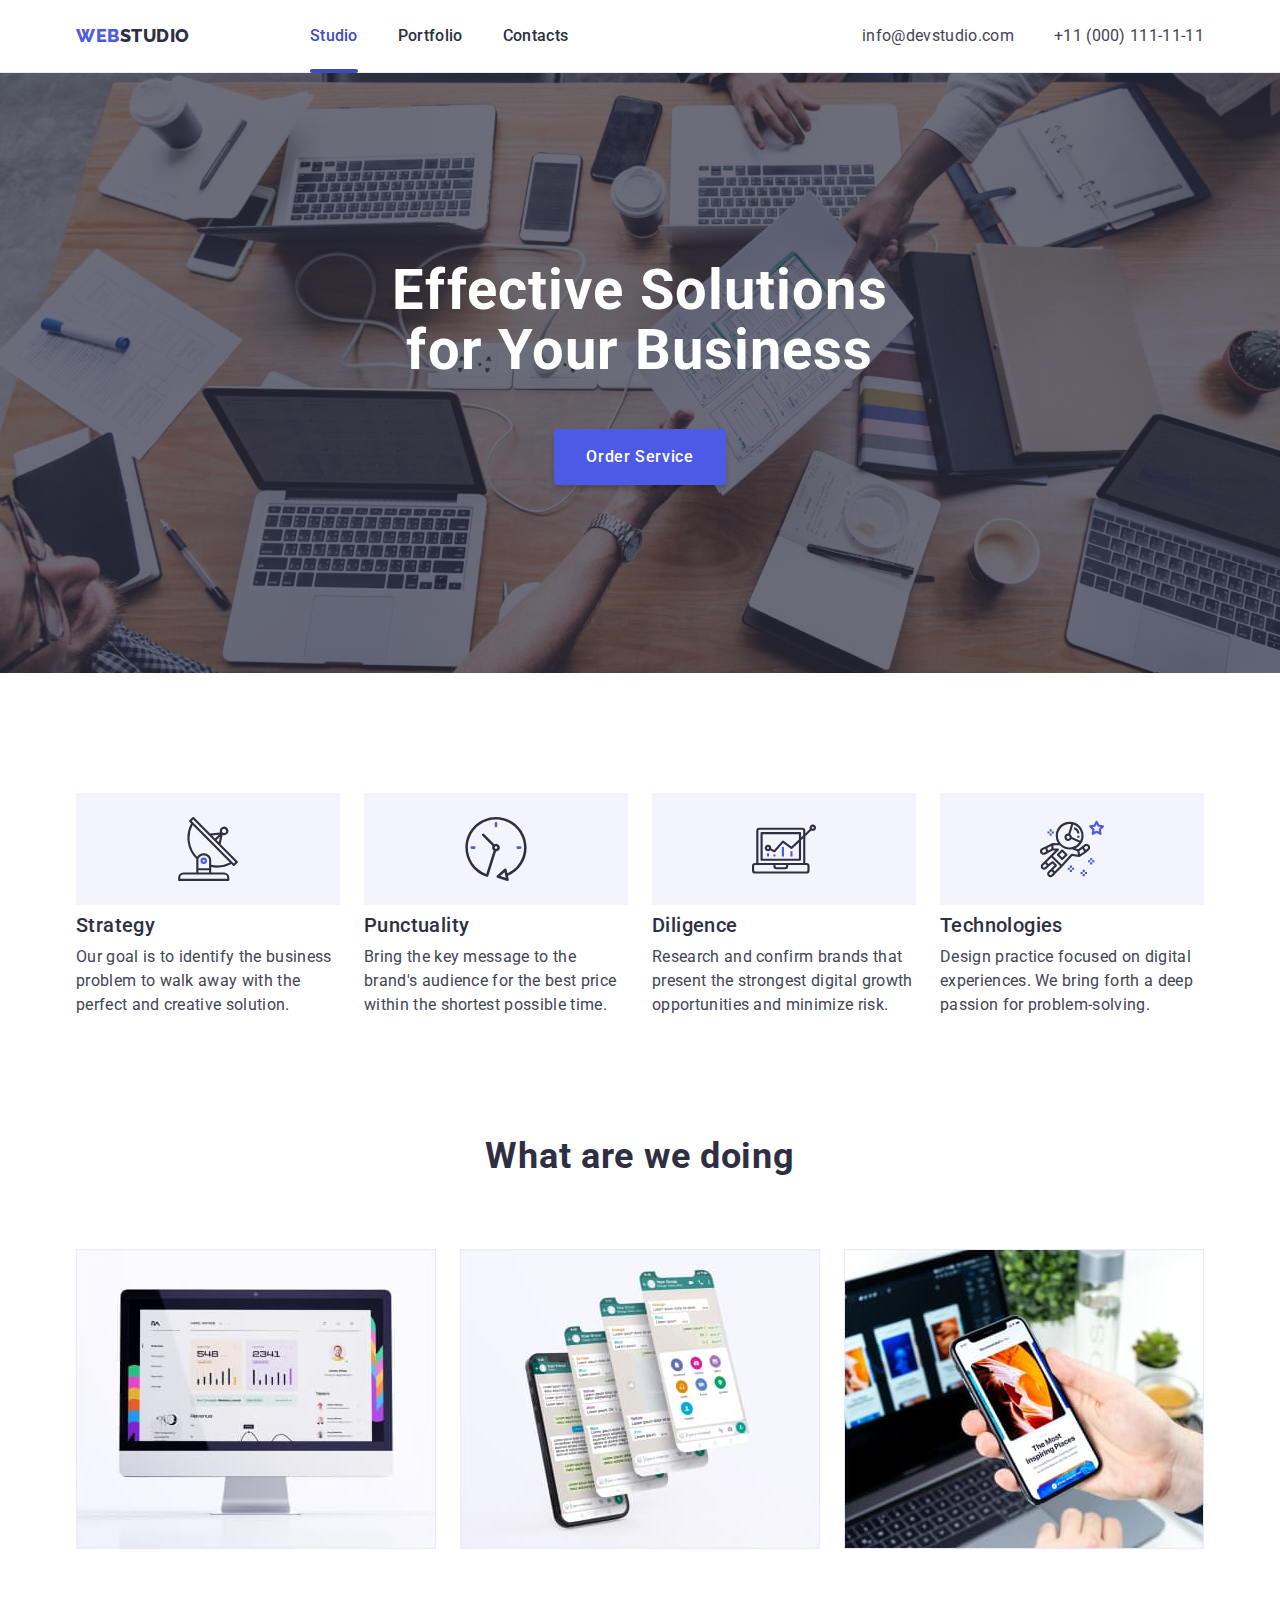
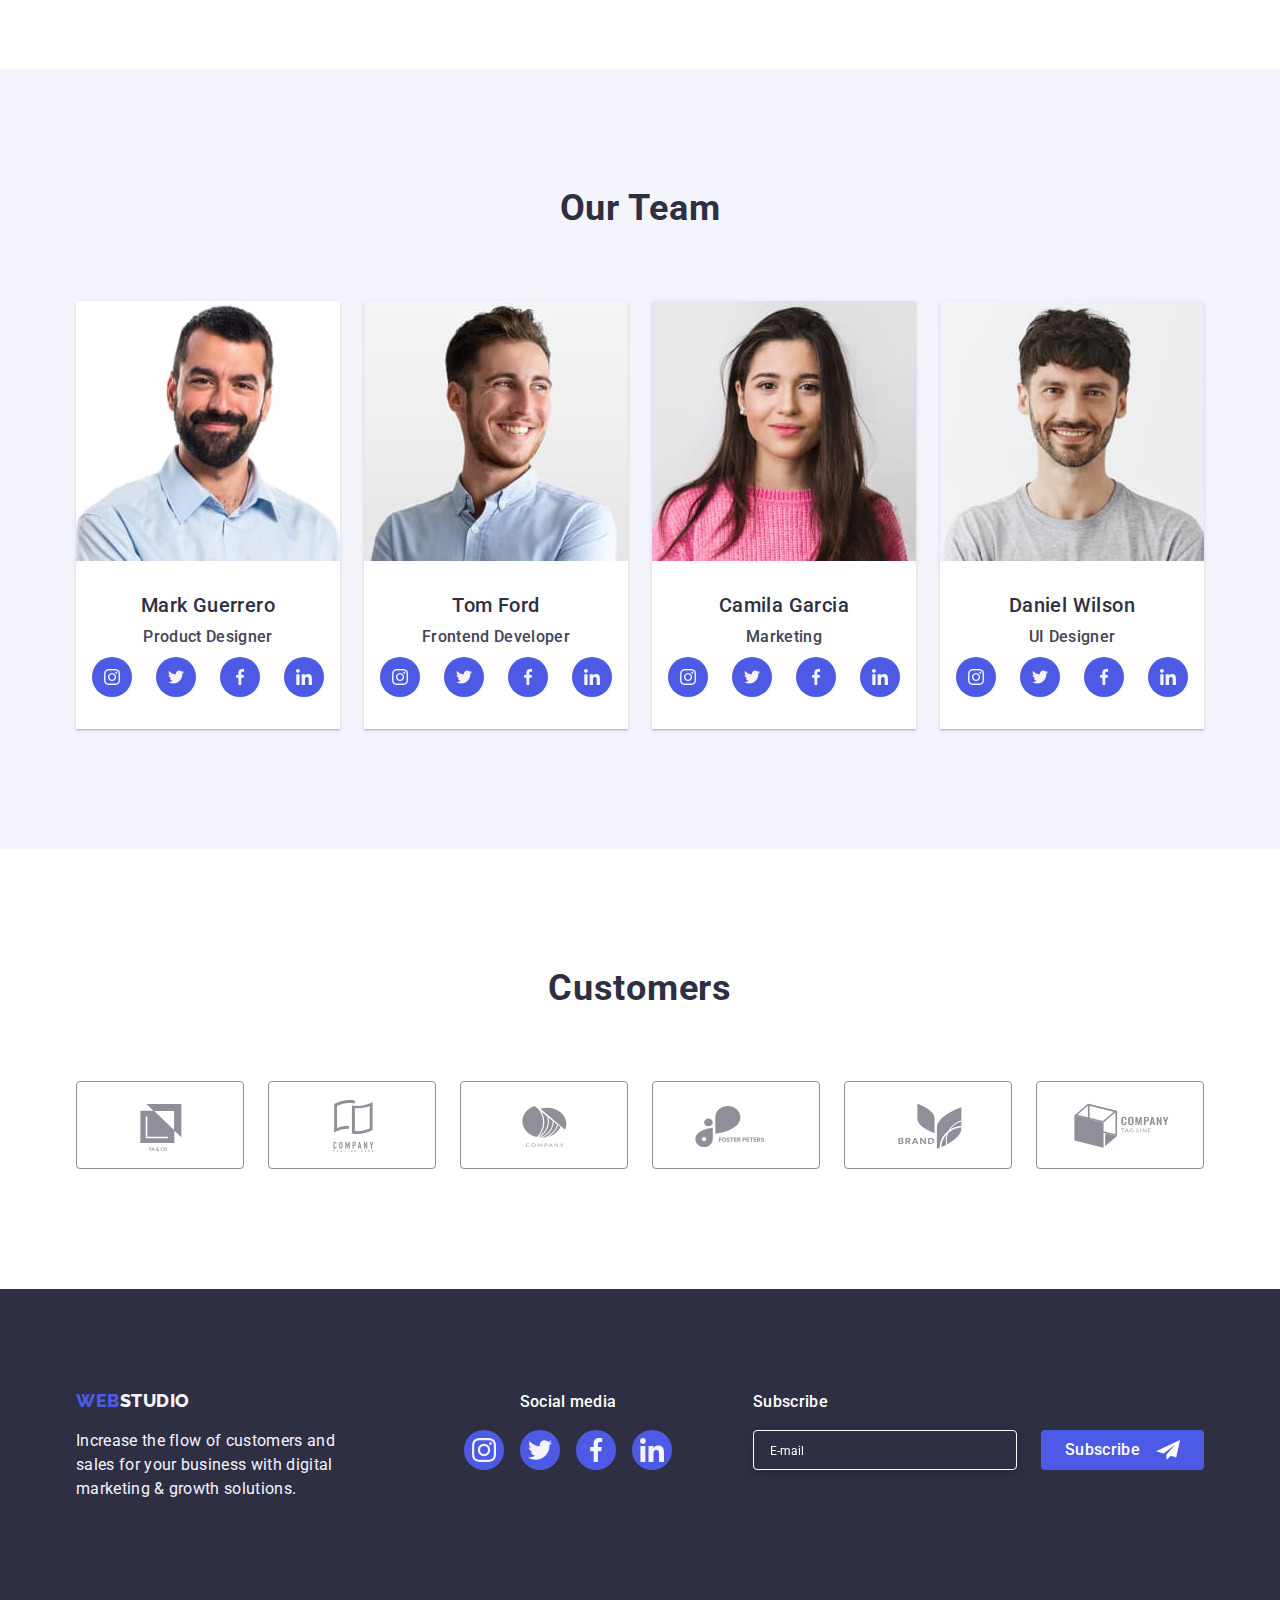
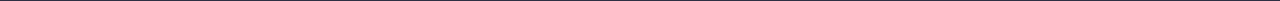
==== commit 8c72f282: "Після ментнора" ====
--- a/index.html
+++ b/index.html
@@ -34,15 +34,15 @@
         </address>
         <button type="button" class="mobile-menu-open js-open-menu" >
             <svg class="mobile-menu-open-icon" width="32px" height="22px">
-                <use href="/images/icons.svg#menu-hamburger"></use>
+                <use href="./images/icons.svg#menu-hamburger"></use>
             </svg>
         </button>
         </div>
 
-        <div class="mobile-menu js-menu-container is-hidden" >
+        <div class="mobile-menu js-menu-container " >
                 <div>
             <button class="mobile-menu-close-btn js-close-menu"  type="button">
-                <svg class="mobile-menu-close-icon" width="24px" height="24px">
+                <svg class="mobile-menu-close-icon" width="8px" height="8px">
                     <use href="./images/icons.svg#close-modal"></use>
                 </svg>
             </button>
@@ -60,40 +60,37 @@
                     <li><a class="mobile-mail" href="">info@devstudio.com</a></li>
                 </ul>
             </address>
-    
-            
-<!-- ІКОНКИ З КАРТКИ ТИМ МЕМБКРА -->
-
             <ul class="mobile-menu-social-list">
                 <li class="social-list-item">
                     <a href="" class="social-list-link">
-                        <svg class="social-list-icon" width="16px" height="16px">
+                        <svg class="social-list-icon" width="24px" height="24px">
                             <use href="./images/icons.svg#instagram"></use>
                         </svg>
                     </a>
                 </li>
                 <li class="social-list-item">
                     <a href="" class="social-list-link">
-                        <svg class="social-list-icon" width="16px" height="16px">
+                        <svg class="social-list-icon" width="24px" height="24px">
                             <use href="./images/icons.svg#twitter"></use>
                         </svg>
                     </a>
                 </li>
                 <li class="social-list-item">
                     <a href="" class="social-list-link">
-                        <svg class="social-list-icon" width="16px" height="16px">
+                        <svg class="social-list-icon" width="24px" height="24px">
                             <use href="./images/icons.svg#facebook"></use>
                         </svg>
                     </a>
                 </li>
                 <li class="social-list-item">
                     <a href="" class="social-list-link">
-                        <svg class="social-list-icon" width="16px" height="16px">
+                        <svg class="social-list-icon" width="24px" height="24px">
                             <use href="./images/icons.svg#linkedin"></use>
                         </svg>
                     </a>
                 </li>
             </ul>
+
             </div>
 
         </div>
@@ -158,9 +155,21 @@
             <div class="container">
             <h2 class="servis-title">What are we doing</h2>
             <ul class="servis-list list">
-                <li class="servis-item"><img class="img" src="./images/advantages/img1.jpg" alt="Site on the desktop" width="360"></li>
-                <li class="servis-item"><img class="img" src="./images/advantages/img2.jpg" alt="App on the phone" width="360"></li>
-                <li class="servis-item"><img class="img" src="./images/advantages/img3.jpg" alt="Combination of work with desktop and phone" width="360"></li>
+                <li class="servis-item">
+                    <img class="img" src="./images/servis/img1.jpg" 
+                    srcset="./images/servis/img1@2x.jpg 2x"
+                    alt="Site on the desktop" width="360">
+                </li>
+                <li class="servis-item">
+                    <img class="img" src="./images/servis/img2.jpg" 
+                    srcset="./images/servis/img2@2x.jpg 2x"
+                    alt="App on the phone" width="360">
+                </li>
+                <li class="servis-item">
+                    <img class="img" src="./images/servis/img3.jpg" 
+                    srcset="./images/servis/img3@2x.jpg 2x"
+                    alt="Combination of work with desktop and phone" width="360">
+                </li>
             </ul>
             </div>
         </section>
@@ -170,7 +179,9 @@
             <h2 class="team-title">Our Team</h2>
             <ul class="team-list list">
                 <li class="team-member">
-                    <img class="img" src="./images/team/mark-guerrero.jpg" alt="Mark Guerrero's photo" width="264">
+                    <img class="img" src="./images/team/mark-guerrero.jpg"
+                    srcset="./images/team/mark-guerrero@2x.jpg 2x"
+                    alt="Mark Guerrero's photo" width="264">
                     <div class="team-wrap">
                         <h3 class="team-subtitle subtitle">Mark Guerrero</h3>
                         <p class="team-description">Product Designer</p>
@@ -207,7 +218,9 @@
                     </div>
                 </li>
                 <li class="team-member">
-                    <img class="img" src="./images/team/tom-ford.jpg" alt="Tom Ford's photo" width="264">
+                    <img class="img" src="./images/team/tom-ford.jpg" 
+                    srcset="./images/team/tom-ford@2x.jpg 2x"
+                    alt="Tom Ford's photo" width="264">
                     <div class="team-wrap">
                         <h3 class="team-subtitle subtitle">Tom Ford</h3>
                         <p class="team-description">Frontend Developer</p>
@@ -244,7 +257,9 @@
                     </div>
                 </li>
                 <li class="team-member">
-                    <img class="img" src="./images/team/camila-garcia.jpg" alt="Camila Garcia's photo" width="264"> 
+                    <img class="img" src="./images/team/camila-garcia.jpg" 
+                    srcset="./images/team/camila-garcia@2x.jpg 2x"
+                    alt="Camila Garcia's photo" width="264"> 
                     <div class="team-wrap">
                         <h3 class="team-subtitle subtitle">Camila Garcia</h3>
                         <p class="team-description">Marketing</p>
@@ -281,7 +296,9 @@
                     </div>
                 </li>
                 <li class="team-member">
-                    <img class="img" src="./images/team/daniel-wilson.jpg" alt="Daniel Wilson's photo" width="264">
+                    <img class="img" src="./images/team/daniel-wilson.jpg"
+                    srcset="./images/team/daniel-wilson@2x.jpg 2x"
+                    alt="Daniel Wilson's photo" width="264">
                     <div class="team-wrap">
                         <h3 class="team-subtitle subtitle">Daniel Wilson</h3>
                         <p class="team-description">UI Designer</p>
--- a/css/styles-adaptiv.css
+++ b/css/styles-adaptiv.css
@@ -140,7 +140,10 @@
     padding: 0;
     border: none;
     height: 22px;
-}
+    width: 32px;
+    border-color: transparent;
+}
+
 
 
 .mobile-menu {
@@ -167,18 +170,39 @@
     pointer-events: all;
 }
 
+
 .mobile-menu-close-btn {
     position: absolute;
     top: 24px;
     right: 24px;
+    display: flex;
+    justify-content: center;
+    align-items: center;
     padding: 0;
     border: none;
     background-color: transparent;
     height: 24px;
+    width: 24px;
+    background-color: rgba(231, 233, 252, 0.1);
     border-radius: 50%;
-    border: 1px solid var(--dark);
-}
-
+    border: 1px solid rgba(46, 47, 66, 0.1);
+    transition: background-color 250ms var(--cubic);
+}
+
+.mobile-menu-close-icon {
+    fill: var(--dark);
+    transition: fill 250ms var(--cubic);
+}
+
+.mobile-menu-close-btn:hover,
+.mobile-menu-close-btn:focus {
+    background-color: var(--pressed-state);
+}
+
+.mobile-menu-close-btn:hover .mobile-menu-close-icon,
+.mobile-menu-close-btn:focus .mobile-menu-close-icon {
+    fill: var(--basik-white);
+}
 
 .mobile-menu-link {
 font-weight: 700;
@@ -193,7 +217,7 @@
 }
 
 .mobile-menu-list {
-    margin-bottom: 284px;
+    margin-bottom: auto;
 }
 
 .mobile-contact {
@@ -209,7 +233,7 @@
     letter-spacing: 0.02em;
 }
 
-.mobile-contact-list>li {
+.mobile-contact-list>li:not(:last-child) {
     margin-bottom: 40px;
 }
 
@@ -224,7 +248,9 @@
 
 .mobile-menu-social-list {
     display: flex;
-    justify-content: space-between;
+}
+.mobile-menu-social-list .social-list-item:not(:last-child) {
+    margin-right: 56px;
 }
 
 /*----------------ЗВИЧАЙНИЙ--------------*/
@@ -288,9 +314,6 @@
     transition: color 250ms var(--cubic);
 }
 
-.contact-item:not(:last-child) {
-    margin-bottom: 12px;
-}
 
 .contact-item:hover,
 .contact-item:focus,
@@ -411,7 +434,7 @@
 
 /*---------------СЕРВІС--------------------*/
 .servis {
-    margin-top: 120px;
+    padding-top: 120px;
     padding-bottom: 120px;
 }
 
@@ -567,6 +590,7 @@
 }
 
 .footer-content {
+    text-align: center;
     max-width: 268px;
     margin-right: auto;
     margin-left: auto;
@@ -577,6 +601,7 @@
     margin-top: 18px;
     color: var(--light);
     line-height: 1.5;
+    text-align: start;
 }
 
 .footer-social{
@@ -691,8 +716,8 @@
     top: 50%;
     left: 50%;
     transform: translate(-50%, -50%) scale(1);
-    width: 408px;
-    padding: 72px 24px 24px 24px;
+    width: 392px;
+    padding: 72px 16px 24px 16px;
     background: #FCFCFC;
     box-shadow: 0px 1px 1px rgba(0, 0, 0, 0.14), 0px 1px 3px rgba(0, 0, 0, 0.12), 0px 2px 1px rgba(0, 0, 0, 0.2);
     border-radius: 4px;
@@ -872,7 +897,6 @@
 
 
 
-
 /*------------------------ПЛАНЩЕТ-------------------*/
 
 @media screen and (min-width:768px) and (max-width:1157px) {
@@ -882,12 +906,15 @@
         max-width: 582px;
     }
     .header {
-        padding-top: 17px;
-        padding-bottom: 17px;
+        padding-top: 16px;
+        padding-bottom: 12px;
     }
     .contact-item {
         font-size: 12px;
         line-height: 1.17;
+    }
+    .contact-list .item:not(:last-child) {
+        margin-bottom: 12px;
     }
 }
 
@@ -945,6 +972,10 @@
         flex-wrap: wrap;
         row-gap: 64px;
         column-gap: 24px;
+        margin-top: 72px;
+    }
+    .team-member {
+        margin-top: 0;
     }
 
 
@@ -961,6 +992,7 @@
         text-align: flex-start;
     }
     .footer-content {
+        text-align: start;
         margin-right: 24px;
         margin-left: 0;
     }
@@ -981,6 +1013,13 @@
     .subscribe-button {
         margin: 0;
     }
+
+    .modal {
+        width: 408px;
+        padding-left: 24px;
+        padding-right: 24px;
+        }
+         
 
 }
 
@@ -1090,6 +1129,7 @@
     }
     .footer-content {
         margin-right: 120px;
+        margin-bottom: 0;
     }
     .subscribe-form {
         margin-left: auto;
@@ -1106,3 +1146,118 @@
             url(../images/bg/bg-hero-desktop@2x.jpg);
     }
 }
+
+
+/*------------------ПОРТФОЛІО ДКСКТОП------------------*/
+.portfolio {
+    padding-top: 96px;
+    padding-bottom: 120px;
+}
+
+.button-filter {
+    display: flex;
+    justify-content: center;
+
+}
+
+.button-filter .button-item:not(:last-child) {
+    margin-right: 24px;
+}
+
+.button {
+    font-family: Roboto, sans-serif;
+    color: var(--primary-brand);
+    background: var(--light);
+    font-size: 16px;
+    font-weight: 500;
+    line-height: 1.5;
+    letter-spacing: 0.04em;
+    padding: 12px 24px;
+    border: 1px solid #E7E9FC;
+    border-radius: 4px;
+    transition: color 250ms var(--cubic), background 250ms var(--cubic), box-shadow 250ms var(--cubic), border-color 250ms var(--cubic);
+
+}
+
+.button:hover,
+.button:focus {
+    color: var(--basik-white);
+    background: var(--pressed-state);
+    box-shadow: 0px 3px 1px rgba(0, 0, 0, 0.1), 0px 2px 1px rgba(0, 0, 0, 0.08), 0px 2px 2px rgba(0, 0, 0, 0.12);
+    border-color: var(--pressed-state);
+}
+
+.examples-item {
+    display: block;
+
+}
+
+.examples-list {
+    display: flex;
+    flex-wrap: wrap;
+    margin-top: 72px;
+    row-gap: 48px;
+    column-gap: 24px;
+    flex-basis: calc((100%-48px)/3);
+}
+
+.example {
+    display: block;
+    position: relative;
+    transition: box-shadow 250ms var(--cubic);
+}
+
+.example .text {
+    padding-left: 16px;
+    padding-top: 32px;
+    padding-bottom: 32px;
+    border: 1px solid #E7E9FC;
+    border-top: none;
+}
+
+.example-thumb {
+    position: relative;
+    overflow: hidden;
+}
+
+.example-title {
+    color: var(--dark);
+    font-weight: 500;
+    font-size: 20px;
+    line-height: 1.2;
+    letter-spacing: 0.02em;
+}
+
+.description {
+    margin-top: 8px;
+
+    line-height: 1.5;
+    color: var(--text);
+}
+.example-cover-text {
+    position: absolute;
+    top: 0;
+    height: 100%;
+    padding: 40px 32px;
+
+
+    color: var(--light);
+    background-color: var(--primary-brand);
+    line-height: 1.5;
+    letter-spacing: 0.02em;
+
+    transform: translateY(100%);
+    transition: transform 250ms var(--cubic);
+
+}
+
+
+.example:hover,
+.example:focus {
+    box-shadow: 0px 1px 6px rgba(46, 47, 66, 0.08), 0px 1px 1px rgba(46, 47, 66, 0.16), 0px 2px 1px rgba(46, 47, 66, 0.08);
+}
+
+.example:hover .example-cover-text,
+.example:focus .example-cover-text {
+    transform: translateY(0);
+}